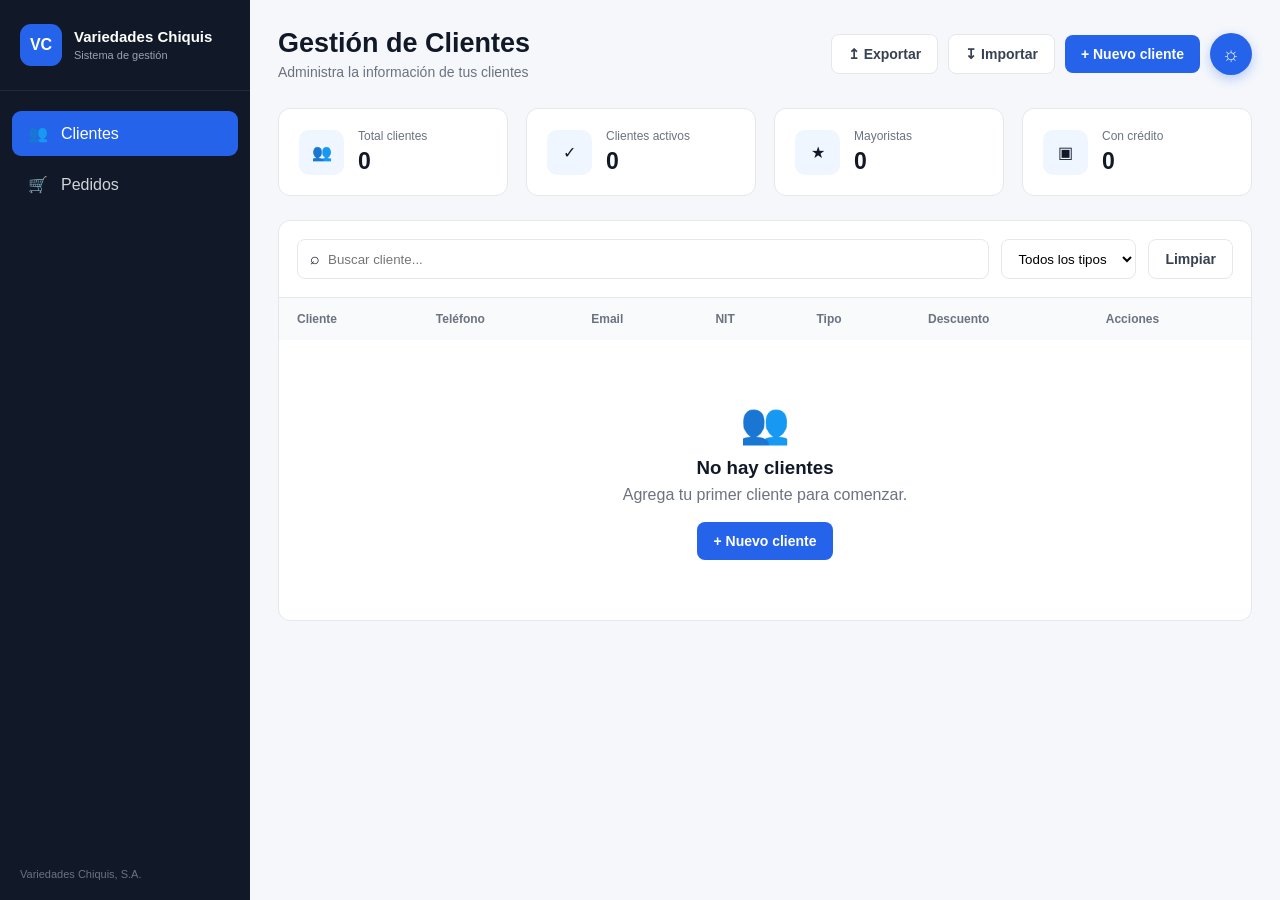
==== Cliente.html @ bfb01195 "vigésimo cambio - Variedades Chisquis S.A~" ====
<!DOCTYPE html>
<html lang="es">
<head>
    <meta charset="UTF-8">
    <meta name="viewport" content="width=device-width, initial-scale=1.0">
    <title>Variedades Chiquis - Clientes</title>
    <link rel="stylesheet" href="cliente.css">
</head>

<body>

    <aside class="sidebar">

        <div class="brand">
            <div class="brand-icon">VC</div>
            <div>
                <h2>Variedades Chiquis</h2>
                <span>Sistema de gestión</span>
            </div>
        </div>

        <nav class="menu">

            <a href="cliente.html" class="menu-item active" id="btnNavClientes">
                <span class="menu-icon">👥</span>
                <span>Clientes</span>
            </a>

            <a href="pedidos.html" class="menu-item" id="btnNavPedidos">
                <span class="menu-icon">🛒</span>
                <span>Pedidos</span>
            </a>

        </nav>

        <div class="sidebar-footer">
            <span>Variedades Chiquis, S.A.</span>
        </div>

    </aside>


    <main class="main-content">

        <header class="topbar">

            <div>
                <h1>Gestión de Clientes</h1>
                <p>Administra la información de tus clientes</p>
            </div>

            <div class="topbar-actions">

                <button class="btn-secondary" id="btnExportar">
                    ↥ Exportar
                </button>

                <label class="btn-secondary import-label">
                    ↧ Importar
                    <input type="file" id="inputImportar" accept=".json" hidden>
                </label>

                <button class="btn-primary" id="btnNuevo">
                    + Nuevo cliente
                </button>

                <button class="theme-toggle" id="btnTema" title="Cambiar tema">
                    ☼
                </button>

            </div>

        </header>


        <section class="stats-grid">

            <div class="stat-card">
                <div class="stat-icon blue">👥</div>
                <div>
                    <span>Total clientes</span>
                    <strong id="totalClientes">0</strong>
                </div>
            </div>

            <div class="stat-card">
                <div class="stat-icon green">✓</div>
                <div>
                    <span>Clientes activos</span>
                    <strong id="clientesActivos">0</strong>
                </div>
            </div>

            <div class="stat-card">
                <div class="stat-icon orange">★</div>
                <div>
                    <span>Mayoristas</span>
                    <strong id="clientesMayoristas">0</strong>
                </div>
            </div>

            <div class="stat-card">
                <div class="stat-icon purple">▣</div>
                <div>
                    <span>Con crédito</span>
                    <strong id="clientesCredito">0</strong>
                </div>
            </div>

        </section>


        <section class="content-card">

            <div class="table-toolbar">

                <div class="search-box">
                    <span>⌕</span>
                    <input
                        type="text"
                        id="searchClientes"
                        placeholder="Buscar cliente..."
                    >
                </div>

                <select id="filtroTipo">
                    <option value="">Todos los tipos</option>
                    <option value="minorista">Minorista</option>
                    <option value="mayorista">Mayorista</option>
                </select>

                <button class="btn-secondary" id="btnLimpiar">
                    Limpiar
                </button>

            </div>


            <div class="table-container">

                <table>

                    <thead>
                        <tr>
                            <th>Cliente</th>
                            <th>Teléfono</th>
                            <th>Email</th>
                            <th>NIT</th>
                            <th>Tipo</th>
                            <th>Descuento</th>
                            <th>Acciones</th>
                        </tr>
                    </thead>

                    <tbody id="clientesBody"></tbody>

                </table>

                <div class="empty-state" id="emptyClientes">
                    <div class="empty-icon">👥</div>
                    <h3>No hay clientes</h3>
                    <p>Agrega tu primer cliente para comenzar.</p>
                    <button class="btn-primary" id="btnNuevoVacio">
                        + Nuevo cliente
                    </button>
                </div>

            </div>

        </section>

    </main>


    <div class="overlay" id="overlay"></div>


    <aside class="side-panel" id="panelCliente">

        <div class="panel-header">

            <div>
                <h2 id="tituloPanel">Nuevo cliente</h2>
                <p>Completa la información del cliente</p>
            </div>

            <button class="btn-cerrar-panel" id="btnCerrarPanel">
                ×
            </button>

        </div>


        <form id="clienteForm">

            <input type="hidden" id="clienteId">

            <div class="panel-body">

                <section class="form-section">

                    <div class="section-title">
                        <h3>Información personal</h3>
                        <p>Datos principales del cliente</p>
                    </div>

                    <div class="form-grid">

                        <div class="form-group full">
                            <label for="nombre">Nombre completo *</label>
                            <input
                                type="text"
                                id="nombre"
                                placeholder="Nombre del cliente"
                                required
                            >
                        </div>

                        <div class="form-group">
                            <label for="telefono">Teléfono *</label>
                            <input
                                type="text"
                                id="telefono"
                                placeholder="0000-0000"
                                required
                            >
                        </div>

                        <div class="form-group">
                            <label for="email">Correo electrónico</label>
                            <input
                                type="email"
                                id="email"
                                placeholder="correo@ejemplo.com"
                            >
                        </div>

                        <div class="form-group">
                            <label for="dpi">DPI</label>
                            <input
                                type="text"
                                id="dpi"
                                placeholder="0000 00000 0000"
                            >
                        </div>

                        <div class="form-group">
                            <label for="nit">NIT</label>
                            <input
                                type="text"
                                id="nit"
                                placeholder="0000000-0"
                            >
                        </div>

                        <div class="form-group full">
                            <label for="direccion">Dirección</label>
                            <textarea
                                id="direccion"
                                rows="3"
                                placeholder="Dirección del cliente"
                            ></textarea>
                        </div>

                    </div>

                </section>


                <section class="form-section">

                    <div class="section-title">
                        <h3>Tipo de cliente</h3>
                        <p>Selecciona la categoría</p>
                    </div>

                    <div class="radio-cards">

                        <label class="radio-card">
                            <input
                                type="radio"
                                name="tipoCliente"
                                value="minorista"
                                checked
                            >
                            <span>
                                <strong>Minorista</strong>
                                <small>Compra individual</small>
                            </span>
                        </label>

                        <label class="radio-card">
                            <input
                                type="radio"
                                name="tipoCliente"
                                value="mayorista"
                            >
                            <span>
                                <strong>Mayorista</strong>
                                <small>Compras al por mayor</small>
                            </span>
                        </label>

                    </div>

                </section>


                <section class="form-section">

                    <div class="section-title">
                        <h3>Condiciones comerciales</h3>
                        <p>Configuración de compra</p>
                    </div>

                    <div class="form-grid">

                        <div class="form-group">
                            <label for="descuento">Descuento (%)</label>
                            <input
                                type="number"
                                id="descuento"
                                min="0"
                                max="100"
                                value="0"
                            >
                        </div>

                        <div class="form-group">
                            <label for="limiteCredito">
                                Límite de crédito (Q)
                            </label>
                            <input
                                type="number"
                                id="limiteCredito"
                                min="0"
                                step="0.01"
                                value="0"
                            >
                        </div>

                    </div>

                </section>

            </div>


            <div class="panel-footer">

                <button
                    type="button"
                    class="btn-cancelar"
                    id="btnCancelar"
                >
                    Cancelar
                </button>

                <button
                    type="submit"
                    class="btn-guardar"
                >
                    Guardar cliente
                </button>

            </div>

        </form>

    </aside>


    <div class="modal" id="modalConfirmacion">

        <div class="modal-content">

            <div class="modal-icon">⚠</div>

            <h3>Eliminar cliente</h3>

            <p>
                ¿Estás seguro de que deseas eliminar este cliente?
                Esta acción no se puede deshacer.
            </p>

            <div class="modal-actions">

                <button class="btn-cancelar" id="btnCancelarEliminar">
                    Cancelar
                </button>

                <button class="btn-danger" id="btnConfirmarEliminar">
                    Eliminar
                </button>

            </div>

        </div>

    </div>


    <div class="toast" id="toast"></div>

    <script src="cliente.js"></script>

</body>
</html>
---- cliente.css ----
* {
    box-sizing: border-box;
    margin: 0;
    padding: 0;
}

:root {
    --primary: #2563eb;
    --primary-dark: #1d4ed8;
    --background: #f5f7fb;
    --card: #ffffff;
    --text: #111827;
    --muted: #6b7280;
    --border: #e5e7eb;
}

body {
    font-family: Arial, Helvetica, sans-serif;
    background: var(--background);
    color: var(--text);
    min-height: 100vh;
}

body.modal-open {
    overflow: hidden;
}


/* SIDEBAR */

.sidebar {
    position: fixed;
    left: 0;
    top: 0;
    width: 250px;
    height: 100vh;
    background: #111827;
    color: white;
    display: flex;
    flex-direction: column;
    z-index: 10;
}

.brand {
    display: flex;
    align-items: center;
    gap: 12px;
    padding: 24px 20px;
    border-bottom: 1px solid rgba(255,255,255,.08);
}

.brand-icon {
    width: 42px;
    height: 42px;
    border-radius: 11px;
    background: #2563eb;
    display: flex;
    align-items: center;
    justify-content: center;
    font-weight: bold;
}

.brand h2 {
    font-size: 15px;
}

.brand span {
    font-size: 11px;
    color: #9ca3af;
}

.menu {
    padding: 20px 12px;
}

.menu-item {
    display: flex;
    align-items: center;
    gap: 12px;
    padding: 13px 15px;
    margin-bottom: 6px;
    border-radius: 9px;
    color: #d1d5db;
    text-decoration: none;
    transition: .2s;
}

.menu-item:hover {
    background: rgba(255,255,255,.07);
    color: white;
}

.menu-item.active {
    background: #2563eb;
    color: white;
}

.menu-icon {
    width: 22px;
    text-align: center;
}

.sidebar-footer {
    margin-top: auto;
    padding: 20px;
    color: #6b7280;
    font-size: 11px;
}


/* MAIN */

.main-content {
    margin-left: 250px;
    min-height: 100vh;
    padding: 28px;
}

.topbar {
    display: flex;
    justify-content: space-between;
    align-items: center;
    margin-bottom: 28px;
}

.topbar h1 {
    font-size: 27px;
    margin-bottom: 5px;
}

.topbar p {
    color: var(--muted);
    font-size: 14px;
}

.topbar-actions {
    display: flex;
    gap: 10px;
    align-items: center;
}


/* BUTTONS */

.btn-primary,
.btn-secondary,
.btn-danger,
.btn-cancelar,
.btn-guardar {
    border: none;
    border-radius: 8px;
    padding: 11px 16px;
    font-size: 14px;
    font-weight: 600;
    cursor: pointer;
    transition: .2s;
}

.btn-primary,
.btn-guardar {
    background: var(--primary);
    color: white;
}

.btn-primary:hover,
.btn-guardar:hover {
    background: var(--primary-dark);
}

.btn-secondary {
    background: white;
    border: 1px solid var(--border);
    color: #374151;
}

.btn-secondary:hover {
    background: #f9fafb;
}

.import-label {
    cursor: pointer;
}


/* TEMA */

.theme-toggle {
    width: 42px;
    height: 42px;
    border: none;
    border-radius: 50%;
    background: #2563eb;
    color: white;
    font-size: 20px;
    cursor: pointer;
    box-shadow: 0 4px 12px rgba(37,99,235,.3);
}


/* STATS */

.stats-grid {
    display: grid;
    grid-template-columns: repeat(4, 1fr);
    gap: 18px;
    margin-bottom: 24px;
}

.stat-card {
    background: var(--card);
    border: 1px solid var(--border);
    border-radius: 12px;
    padding: 20px;
    display: flex;
    align-items: center;
    gap: 14px;
}

.stat-icon {
    width: 45px;
    height: 45px;
    border-radius: 10px;
    display: flex;
    align-items: center;
    justify-content: center;
    background: #eff6ff;
}

.stat-card span {
    display: block;
    color: var(--muted);
    font-size: 12px;
    margin-bottom: 5px;
}

.stat-card strong {
    font-size: 23px;
}


/* TABLE */

.content-card {
    background: var(--card);
    border: 1px solid var(--border);
    border-radius: 12px;
    overflow: hidden;
}

.table-toolbar {
    display: flex;
    gap: 12px;
    padding: 18px;
    border-bottom: 1px solid var(--border);
}

.search-box {
    flex: 1;
    display: flex;
    align-items: center;
    gap: 8px;
    border: 1px solid var(--border);
    border-radius: 8px;
    padding: 0 12px;
}

.search-box input {
    width: 100%;
    border: none;
    outline: none;
    padding: 11px 0;
}

.table-toolbar select {
    border: 1px solid var(--border);
    border-radius: 8px;
    padding: 0 12px;
    background: white;
}

.table-container {
    overflow-x: auto;
}

table {
    width: 100%;
    border-collapse: collapse;
}

th {
    text-align: left;
    padding: 14px 18px;
    font-size: 12px;
    color: #6b7280;
    background: #f9fafb;
}

td {
    padding: 15px 18px;
    border-top: 1px solid var(--border);
    font-size: 13px;
}

.client-name {
    font-weight: 600;
}

.client-sub {
    color: #6b7280;
    font-size: 11px;
    margin-top: 3px;
}

.badge {
    display: inline-block;
    padding: 5px 9px;
    border-radius: 20px;
    font-size: 11px;
    font-weight: 600;
}

.badge-minorista {
    background: #eff6ff;
    color: #2563eb;
}

.badge-mayorista {
    background: #fff7ed;
    color: #ea580c;
}

.action-buttons {
    display: flex;
    gap: 5px;
}

.action-btn {
    border: 1px solid var(--border);
    background: white;
    border-radius: 6px;
    padding: 6px 8px;
    cursor: pointer;
}

.action-btn:hover {
    background: #f3f4f6;
}


/* EMPTY */

.empty-state {
    text-align: center;
    padding: 60px 20px;
    display: none;
}

.empty-icon {
    font-size: 40px;
    margin-bottom: 10px;
}

.empty-state p {
    color: var(--muted);
    margin: 7px 0 18px;
}


/* OVERLAY */

.overlay {
    position: fixed;
    inset: 0;
    background: rgba(15,23,42,.45);
    z-index: 1000;
    opacity: 0;
    visibility: hidden;
    transition: .3s;
}

.overlay.show {
    opacity: 1;
    visibility: visible;
}


/* PANEL */

.side-panel {
    position: fixed;
    top: 0;
    right: 0;
    width: 520px;
    max-width: 95vw;
    height: 100vh;
    background: white;
    z-index: 1001;
    transform: translateX(100%);
    visibility: hidden;
    transition: transform .3s ease;
    box-shadow: -10px 0 35px rgba(0,0,0,.15);
    display: flex;
    flex-direction: column;
}

.side-panel.show {
    transform: translateX(0);
    visibility: visible;
}

.panel-header {
    display: flex;
    justify-content: space-between;
    align-items: flex-start;
    padding: 24px 28px;
    border-bottom: 1px solid var(--border);
}

.panel-header h2 {
    font-size: 21px;
    margin-bottom: 5px;
}

.panel-header p {
    font-size: 13px;
    color: var(--muted);
}

.btn-cerrar-panel {
    width: 38px;
    height: 38px;
    border: none;
    background: #f3f4f6;
    border-radius: 9px;
    font-size: 25px;
    cursor: pointer;
}

.panel-body {
    flex: 1;
    overflow-y: auto;
    padding: 26px 28px;
}

.form-section {
    padding-bottom: 26px;
    margin-bottom: 26px;
    border-bottom: 1px solid var(--border);
}

.form-section:last-child {
    border-bottom: none;
}

.section-title {
    margin-bottom: 18px;
}

.section-title h3 {
    font-size: 15px;
    margin-bottom: 4px;
}

.section-title p {
    font-size: 12px;
    color: var(--muted);
}

.form-grid {
    display: grid;
    grid-template-columns: 1fr 1fr;
    gap: 17px;
}

.form-group {
    display: flex;
    flex-direction: column;
}

.form-group.full {
    grid-column: 1 / -1;
}

.form-group label {
    font-size: 12px;
    font-weight: 600;
    color: #374151;
    margin-bottom: 7px;
}

.form-group input,
.form-group textarea,
.form-group select {
    border: 1px solid #d1d5db;
    border-radius: 8px;
    padding: 11px 12px;
    outline: none;
    font-size: 13px;
    font-family: inherit;
}

.form-group textarea {
    resize: vertical;
}

.form-group input:focus,
.form-group textarea:focus,
.form-group select:focus {
    border-color: var(--primary);
    box-shadow: 0 0 0 3px rgba(37,99,235,.1);
}


/* RADIO */

.radio-cards {
    display: grid;
    grid-template-columns: 1fr 1fr;
    gap: 12px;
}

.radio-card {
    border: 1px solid #d1d5db;
    border-radius: 9px;
    padding: 13px;
    cursor: pointer;
    display: flex;
    gap: 10px;
}

.radio-card:has(input:checked) {
    border-color: #2563eb;
    background: #eff6ff;
}

.radio-card span {
    display: flex;
    flex-direction: column;
}

.radio-card strong {
    font-size: 13px;
}

.radio-card small {
    color: var(--muted);
    margin-top: 3px;
}


/* FOOTER */

.panel-footer {
    padding: 18px 28px;
    border-top: 1px solid var(--border);
    display: flex;
    justify-content: flex-end;
    gap: 10px;
    background: white;
}

.btn-cancelar {
    background: white;
    border: 1px solid var(--border);
    color: #374151;
}

.btn-danger {
    background: #dc2626;
    color: white;
}


/* MODAL */

.modal {
    position: fixed;
    inset: 0;
    z-index: 2000;
    background: rgba(0,0,0,.45);
    display: none;
    align-items: center;
    justify-content: center;
}

.modal.show {
    display: flex;
}

.modal-content {
    width: 400px;
    max-width: 90%;
    background: white;
    border-radius: 14px;
    padding: 28px;
    text-align: center;
}

.modal-icon {
    font-size: 35px;
    margin-bottom: 10px;
}

.modal-content p {
    color: var(--muted);
    font-size: 13px;
    line-height: 1.5;
    margin: 10px 0 22px;
}

.modal-actions {
    display: flex;
    justify-content: flex-end;
    gap: 10px;
}


/* TOAST */

.toast {
    position: fixed;
    right: 25px;
    bottom: 25px;
    background: #111827;
    color: white;
    padding: 13px 18px;
    border-radius: 8px;
    opacity: 0;
    transform: translateY(20px);
    transition: .3s;
    z-index: 3000;
}

.toast.show {
    opacity: 1;
    transform: translateY(0);
}


/* DARK */

body.dark-theme {
    --background: #111827;
    --card: #1f2937;
    --text: #f9fafb;
    --muted: #9ca3af;
    --border: #374151;
}

body.dark-theme .btn-secondary,
body.dark-theme .table-toolbar select,
body.dark-theme .search-box,
body.dark-theme .action-btn,
body.dark-theme .side-panel,
body.dark-theme .panel-footer,
body.dark-theme .form-group input,
body.dark-theme .form-group textarea,
body.dark-theme .form-group select,
body.dark-theme .modal-content {
    background: #1f2937;
    color: #f9fafb;
}

body.dark-theme th {
    background: #111827;
}

body.dark-theme .panel-header,
body.dark-theme .form-group label {
    color: #f9fafb;
}

body.dark-theme .btn-cerrar-panel {
    background: #374151;
    color: white;
}


/* RESPONSIVE */

@media (max-width: 1000px) {
    .stats-grid {
        grid-template-columns: repeat(2, 1fr);
    }
}

@media (max-width: 750px) {

    .sidebar {
        width: 70px;
    }

    .brand div:last-child,
    .menu-item span:last-child,
    .sidebar-footer {
        display: none;
    }

    .main-content {
        margin-left: 70px;
    }

    .topbar {
        flex-direction: column;
        align-items: flex-start;
        gap: 15px;
    }
}

@media (max-width: 600px) {

    .main-content {
        padding: 15px;
    }

    .stats-grid {
        grid-template-columns: 1fr;
    }

    .form-grid,
    .radio-cards {
        grid-template-columns: 1fr;
    }

    .form-group.full {
        grid-column: auto;
    }

    .side-panel {
        width: 100%;
        max-width: 100%;
    }

    .topbar-actions {
        flex-wrap: wrap;
    }
}
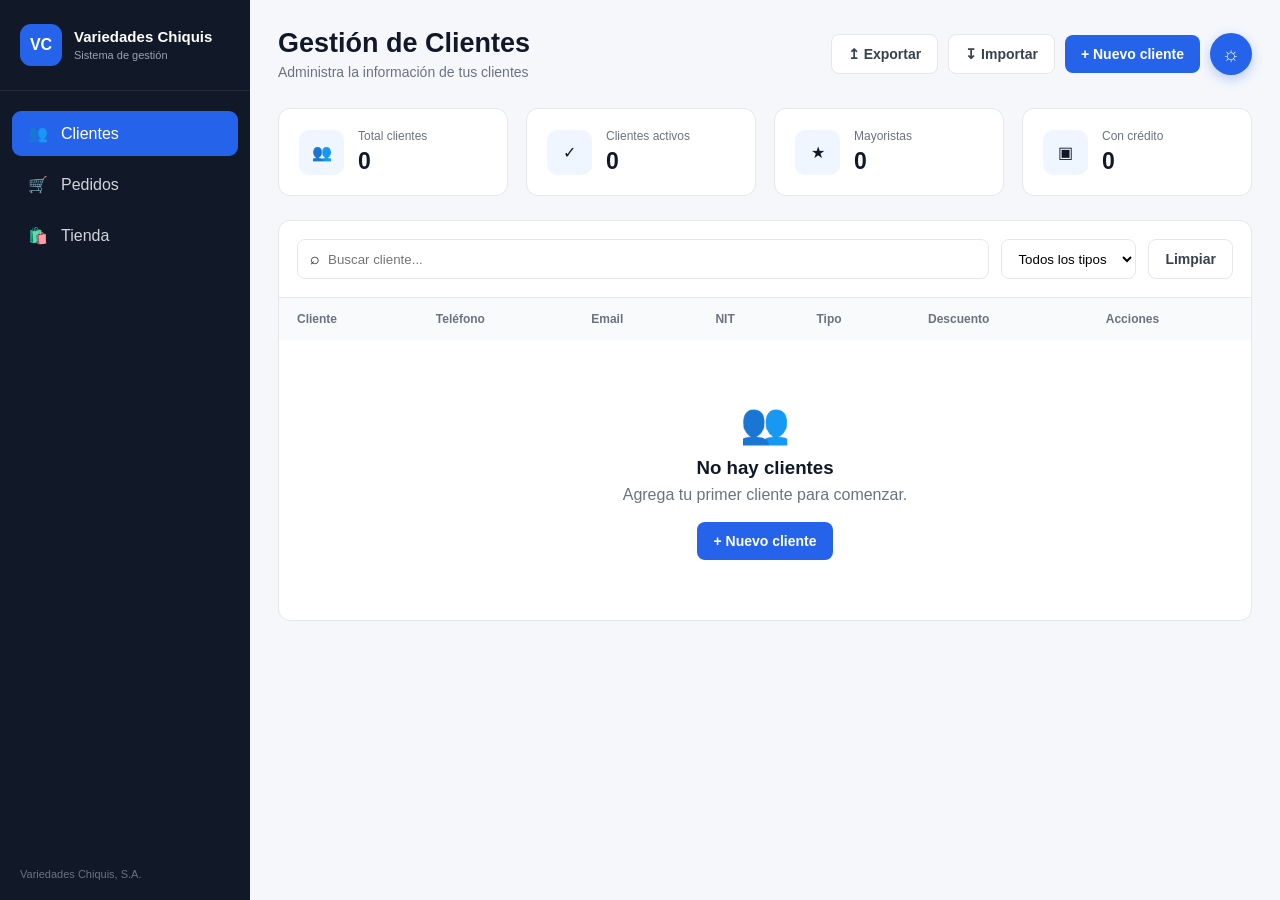
==== commit 9159c9dc: "Vigesimo primer cambio - Variedades Chisquis S.A~" ====
--- a/Cliente.html
+++ b/Cliente.html
@@ -29,6 +29,11 @@
             <a href="pedidos.html" class="menu-item" id="btnNavPedidos">
                 <span class="menu-icon">🛒</span>
                 <span>Pedidos</span>
+            </a>
+
+            <a href="tienda.html" class="menu-item" id="btnNavTienda">
+                <span class="menu-icon">🛍️</span>
+                <span>Tienda</span>
             </a>
 
         </nav>
@@ -405,4 +410,4 @@
     <script src="cliente.js"></script>
 
 </body>
-</html>+</html>
